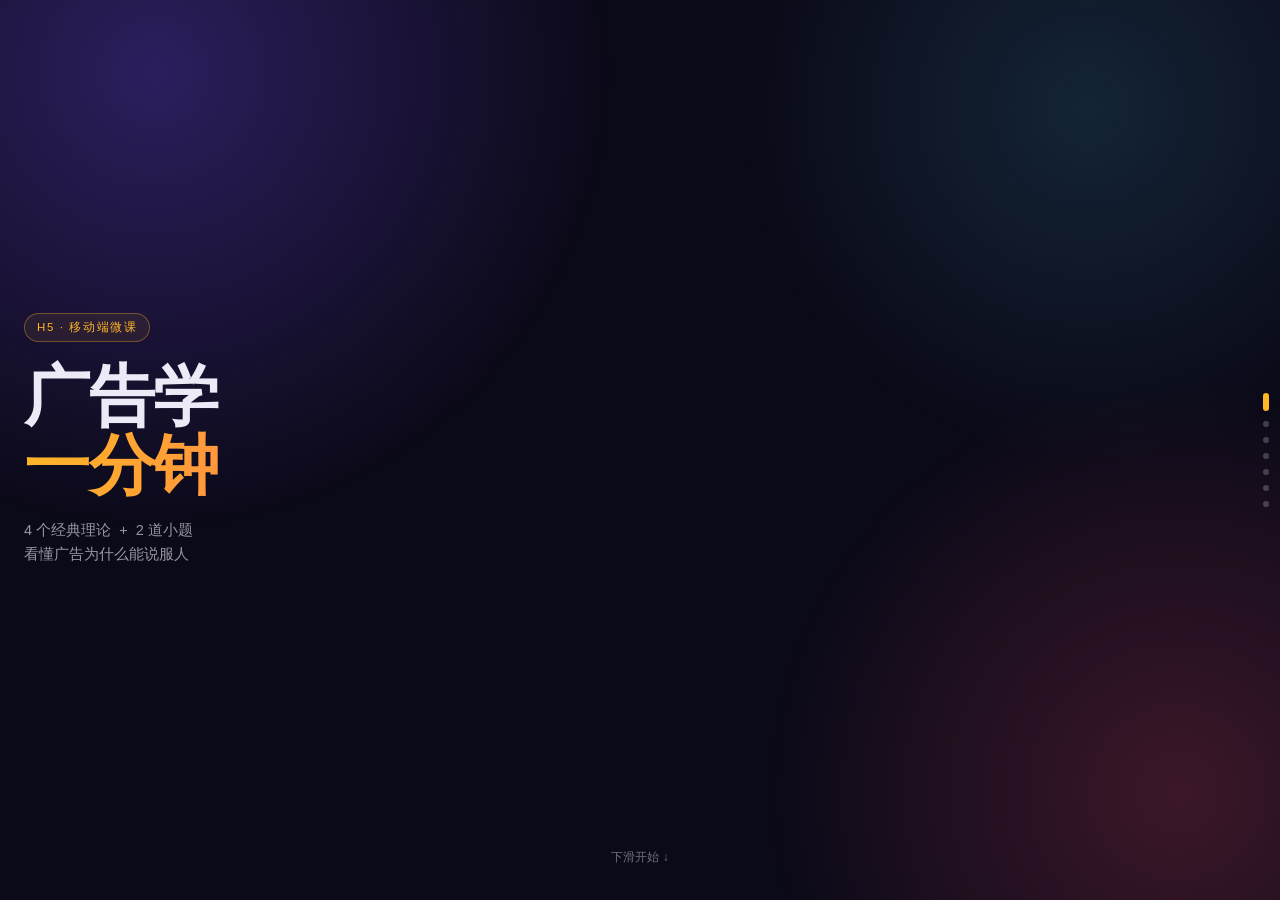
==== index.html @ de957f62 "Add files via upload" ====
<!DOCTYPE html>
<html lang="zh-CN">
<head>
<meta charset="UTF-8" />
<meta name="viewport" content="width=device-width,initial-scale=1,viewport-fit=cover" />
<meta name="theme-color" content="#0b0a18" />
<title>广告学 · 一分钟速览</title>
<style>
  :root{
    --gold:#FFB627;
    --pink:#FF4D6D;
    --cyan:#4CC9F0;
    --text:#ECEAF6;
    --muted:rgba(236,234,246,.62);
  }
  *{box-sizing:border-box;-webkit-tap-highlight-color:transparent;}
  html,body{margin:0;padding:0;}
  body{
    background:#0b0a18;
    color:var(--text);
    font-family:-apple-system,BlinkMacSystemFont,"PingFang SC","Hiragino Sans GB","Microsoft YaHei",sans-serif;
    overflow:hidden;
  }
  body::before{
    content:"";
    position:fixed;inset:0;
    background:
      radial-gradient(58vw 58vw at 12% 8%, rgba(124,77,255,.30), transparent 62%),
      radial-gradient(52vw 52vw at 92% 88%, rgba(255,77,109,.20), transparent 62%),
      radial-gradient(46vw 46vw at 85% 12%, rgba(76,201,240,.14), transparent 60%);
    pointer-events:none;z-index:0;
  }

  /* ---------- 滚动容器 ---------- */
  .scroller{
    position:relative;z-index:1;
    height:100vh;height:100dvh;
    overflow-y:scroll;
    scroll-snap-type:y mandatory;
    overscroll-behavior:contain;
    scrollbar-width:none;
  }
  .scroller::-webkit-scrollbar{display:none;}

  .page{
    position:relative;
    height:100vh;height:100dvh;
    scroll-snap-align:start;
    scroll-snap-stop:always;
    display:flex;flex-direction:column;justify-content:center;
    padding:36px 24px calc(36px + env(safe-area-inset-bottom));
    overflow:hidden;
  }

  /* ---------- 入场动画 ---------- */
  .reveal{
    opacity:0;transform:translateY(26px);
    transition:opacity .7s ease, transform .7s cubic-bezier(.2,.8,.2,1);
    transition-delay:var(--d,0s);
  }
  .page.in .reveal{opacity:1;transform:none;}

  /* ---------- 通用排版 ---------- */
  .kicker{
    font-size:12px;letter-spacing:.18em;font-weight:600;
    color:var(--gold);margin-bottom:10px;
  }
  h1{
    font-size:clamp(42px,14vw,66px);
    line-height:1.04;letter-spacing:-.02em;margin:0 0 20px;font-weight:800;
  }
  h1 span{display:block;}
  h2{
    font-size:clamp(27px,8.5vw,38px);
    line-height:1.15;letter-spacing:-.01em;margin:0 0 12px;font-weight:800;
  }
  .accent{
    background:linear-gradient(100deg,#FFB627,#FF4D6D 55%,#C77DFF);
    -webkit-background-clip:text;background-clip:text;color:transparent;
  }
  .sub,.lead{
    font-size:14.5px;line-height:1.65;color:var(--muted);margin:0 0 20px;
  }
  .card{
    background:rgba(255,255,255,.055);
    border:1px solid rgba(255,255,255,.11);
    border-radius:20px;padding:16px 18px;
    backdrop-filter:blur(12px);-webkit-backdrop-filter:blur(12px);
  }
  .card b{font-size:14.5px;display:block;margin-bottom:6px;}
  .card p{margin:0;font-size:13px;line-height:1.6;color:rgba(236,234,246,.66);}

  /* ---------- 封面 ---------- */
  .badge{
    display:inline-block;width:fit-content;
    font-size:11.5px;letter-spacing:.14em;
    padding:6px 12px;border-radius:999px;
    border:1px solid rgba(255,182,39,.35);
    color:var(--gold);background:rgba(255,182,39,.08);
    margin-bottom:20px;
  }
  .scroll-hint{
    position:absolute;left:50%;bottom:34px;
    transform:translateX(-50%);
    font-size:12px;color:rgba(236,234,246,.45);
    animation:bob 1.8s ease-in-out infinite;
    white-space:nowrap;
  }
  @keyframes bob{
    0%,100%{transform:translate(-50%,0);}
    50%{transform:translate(-50%,8px);}
  }

  /* ---------- AIDA ---------- */
  .aida{list-style:none;margin:0;padding:0;display:grid;gap:11px;}
  .aida li{display:flex;gap:13px;align-items:flex-start;}
  .aida .k{
    flex:0 0 36px;height:36px;border-radius:12px;
    display:grid;place-items:center;
    font-weight:800;font-size:16px;
    background:rgba(255,182,39,.13);
    border:1px solid rgba(255,182,39,.30);
    color:var(--gold);
  }
  .aida b{font-size:14.5px;}
  .aida p{margin:3px 0 0;font-size:12.5px;line-height:1.4;color:rgba(236,234,246,.58);}

  /* ---------- 要点列表 ---------- */
  .rules{list-style:none;margin:0 0 16px;padding:0;display:grid;gap:9px;}
  .rules li{
    position:relative;padding-left:22px;
    font-size:13.5px;line-height:1.5;color:rgba(236,234,246,.82);
  }
  .rules li::before{
    content:"";position:absolute;left:6px;top:8px;
    width:6px;height:6px;border-radius:50%;background:var(--cyan);
  }
  .quote{
    margin:18px 0 0;font-size:13.5px;line-height:1.6;
    font-style:italic;color:rgba(255,182,39,.9);
  }

  /* ---------- 4P ---------- */
  .p4{
    display:grid;grid-template-columns:1fr 1fr;gap:10px;margin-bottom:16px;
  }
  .p4 span{
    padding:13px 8px;border-radius:14px;text-align:center;
    font-size:13px;font-weight:600;letter-spacing:.02em;
    color:rgba(236,234,246,.86);
    background:rgba(255,255,255,.05);
    border:1px solid rgba(255,255,255,.10);
  }

  /* ---------- 小测验 ---------- */
  .quiz{
    background:rgba(255,255,255,.055);
    border:1px solid rgba(255,255,255,.10);
    border-radius:16px;padding:14px;margin-bottom:11px;
  }
  .quiz .q{margin:0 0 11px;font-size:13.5px;line-height:1.5;}
  .opts{display:flex;flex-wrap:wrap;gap:8px;}
  .opt{
    font:inherit;font-size:12.5px;line-height:1.2;
    color:rgba(236,234,246,.86);
    background:rgba(255,255,255,.06);
    border:1px solid rgba(255,255,255,.14);
    border-radius:10px;padding:8px 12px;cursor:pointer;
    transition:background .25s,border-color .25s,color .25s,transform .15s;
  }
  .opt:active{transform:scale(.96);}
  .opt.ok{
    background:rgba(76,201,240,.18);
    border-color:rgba(76,201,240,.70);
    color:#9BE3FF;
  }
  .opt.bad{
    background:rgba(255,77,109,.15);
    border-color:rgba(255,77,109,.60);
    color:#FFB3C0;
  }
  .quiz .tip{
    display:none;margin:9px 0 0;
    font-size:12px;line-height:1.55;color:rgba(236,234,246,.55);
  }
  .quiz.done .tip{display:block;}

  /* ---------- 结算页 ---------- */
  .score{display:flex;align-items:baseline;gap:8px;margin:0 0 18px;}
  .score b{font-size:46px;line-height:1;color:var(--gold);font-weight:800;}
  .score span{font-size:13px;color:rgba(236,234,246,.55);}
  .again{
    width:fit-content;font:inherit;font-size:14px;font-weight:700;
    color:#0b0a18;border:none;border-radius:14px;
    padding:13px 26px;cursor:pointer;
    background:linear-gradient(100deg,#FFB627,#FF8A3D);
    box-shadow:0 10px 26px rgba(255,150,60,.28);
    transition:transform .15s;
  }
  .again:active{transform:scale(.96);}

  /* ---------- 侧边导航点 ---------- */
  .dots{
    position:fixed;right:11px;top:50%;transform:translateY(-50%);
    display:flex;flex-direction:column;gap:10px;z-index:10;
  }
  .dot{
    width:6px;height:6px;padding:0;border:none;border-radius:50%;
    background:rgba(255,255,255,.22);cursor:pointer;
    transition:background .3s,height .3s,border-radius .3s;
  }
  .dot.active{background:var(--gold);height:18px;border-radius:3px;}
</style>
</head>
<body>

<div class="scroller" id="scroller">

  <!-- 1 封面 -->
  <section class="page">
    <div class="badge reveal" style="--d:.05s">H5 · 移动端微课</div>
    <h1 class="reveal" style="--d:.15s">
      <span>广告学</span>
      <span class="accent">一分钟</span>
    </h1>
    <p class="sub reveal" style="--d:.30s">
      4 个经典理论 &nbsp;+&nbsp; 2 道小题<br>看懂广告为什么能说服人
    </p>
    <div class="scroll-hint">下滑开始 ↓</div>
  </section>

  <!-- 2 AIDA -->
  <section class="page">
    <div class="kicker reveal" style="--d:.05s">理论 01</div>
    <h2 class="reveal" style="--d:.12s">AIDA 模型</h2>
    <p class="lead reveal" style="--d:.20s">一条广告说服人的四步路径</p>

    <ul class="aida">
      <li class="reveal" style="--d:.28s">
        <span class="k">A</span>
        <div><b>Attention 注意</b><p>3 秒内抓住眼球，否则后面全白费</p></div>
      </li>
      <li class="reveal" style="--d:.36s">
        <span class="k">I</span>
        <div><b>Interest 兴趣</b><p>让他愿意继续看下去</p></div>
      </li>
      <li class="reveal" style="--d:.44s">
        <span class="k">D</span>
        <div><b>Desire 欲望</b><p>把「还不错」变成「我想要」</p></div>
      </li>
      <li class="reveal" style="--d:.52s">
        <span class="k">S</span>
        <div><b>Action 行动</b><p>给一个立刻行动的理由</p></div>
      </li>
    </ul>
  </section>

  <!-- 3 USP -->
  <section class="page">
    <div class="kicker reveal" style="--d:.05s">理论 02</div>
    <h2 class="reveal" style="--d:.12s">USP</h2>
    <p class="lead reveal" style="--d:.20s">独特销售主张 —— 一句话说出别人给不了的好处</p>

    <ul class="rules">
      <li class="reveal" style="--d:.28s">每一则广告都提出一个明确的主张</li>
      <li class="reveal" style="--d:.34s">这个主张对手没有提出，也做不到</li>
      <li class="reveal" style="--d:.40s">它足够有力，能打动千百万人</li>
    </ul>

    <div class="card reveal" style="--d:.48s">
      <b>经典案例</b>
      <p>M&amp;M's：「只溶在口，不溶在手。」<br>把糖衣这个小细节，变成了别人抢不走的购买理由。</p>
    </div>
  </section>

  <!-- 4 定位 -->
  <section class="page">
    <div class="kicker reveal" style="--d:.05s">理论 03</div>
    <h2 class="reveal" style="--d:.12s">定位</h2>
    <p class="lead reveal" style="--d:.20s">你不是在跟对手的产品竞争，<br>你是在消费者的心智里竞争。</p>

    <div class="card reveal" style="--d:.28s">
      <b>案例：七喜</b>
      <p>可乐已经占住了「可乐」这个词。七喜不再硬碰，而是把自己定义成「非可乐」（Uncola），在货架上开辟出一个全新的位置。</p>
    </div>

    <p class="quote reveal" style="--d:.38s">「做第一，比做更好更容易被记住。」</p>
  </section>

  <!-- 5 4P + IMC -->
  <section class="page">
    <div class="kicker reveal" style="--d:.05s">理论 04</div>
    <h2 class="reveal" style="--d:.12s">4P 与 IMC</h2>
    <p class="lead reveal" style="--d:.20s">广告不是孤岛，而是传播组合里的一块拼图。</p>

    <div class="p4">
      <span class="reveal" style="--d:.26s">Product 产品</span>
      <span class="reveal" style="--d:.32s">Price 价格</span>
      <span class="reveal" style="--d:.38s">Place 渠道</span>
      <span class="reveal" style="--d:.44s">Promotion 推广</span>
    </div>

    <div class="card reveal" style="--d:.52s">
      <b>IMC 整合营销传播</b>
      <p>用一个声音说话：广告、公关、促销、包装、客服……所有触点传递同一个主张。</p>
    </div>
  </section>

  <!-- 6 小测验 -->
  <section class="page">
    <div class="kicker reveal" style="--d:.05s">随堂小测</div>
    <h2 class="reveal" style="--d:.12s">测一测</h2>
    <p class="lead reveal" style="--d:.18s">点选你认为正确的答案</p>

    <div class="quiz reveal" data-answer="1" style="--d:.26s">
      <p class="q">1. M&amp;M's「只溶在口，不溶在手」最典型体现了？</p>
      <div class="opts">
        <button class="opt" type="button">定位理论</button>
        <button class="opt" type="button">USP 独特销售主张</button>
        <button class="opt" type="button">4P 理论</button>
      </div>
      <p class="tip">正解：USP。它给出了对手没有的、具体且有力的产品利益点。</p>
    </div>

    <div class="quiz reveal" data-answer="0" style="--d:.34s">
      <p class="q">2. AIDA 模型中的「D」指的是？</p>
      <div class="opts">
        <button class="opt" type="button">Desire 欲望</button>
        <button class="opt" type="button">Data 数据</button>
        <button class="opt" type="button">Design 设计</button>
      </div>
      <p class="tip">正解：Desire。注意 → 兴趣 → 欲望 → 行动。</p>
    </div>
  </section>

  <!-- 7 结算 -->
  <section class="page">
    <div class="kicker reveal" style="--d:.05s">完成</div>
    <h2 class="reveal" style="--d:.12s">你已拿到<br><span class="accent">广告学入场券</span></h2>

    <div class="score reveal" style="--d:.20s">
      <b id="scoreNum">0</b><span>/ 2 答对</span>
    </div>

    <p class="lead reveal" style="--d:.28s">
      「消费者不是傻瓜，她是你的妻子。」<br>—— 大卫·奥格威
    </p>

    <button class="again reveal" id="again" type="button" style="--d:.36s">再玩一次</button>
  </section>

</div>

<nav class="dots" id="dots" aria-label="页面导航"></nav>

<script>
(function () {
  var scroller = document.getElementById('scroller');
  var pages = Array.prototype.slice.call(document.querySelectorAll('.page'));
  var dotsWrap = document.getElementById('dots');
  var scoreNum = document.getElementById('scoreNum');
  var againBtn = document.getElementById('again');
  var correct = 0;

  /* --- 侧边导航点 --- */
  var dots = pages.map(function (page, i) {
    var btn = document.createElement('button');
    btn.type = 'button';
    btn.className = 'dot';
    btn.setAttribute('aria-label', '第 ' + (i + 1) + ' 页');
    btn.addEventListener('click', function () {
      page.scrollIntoView({ behavior: 'smooth' });
    });
    dotsWrap.appendChild(btn);
    return btn;
  });

  /* --- 滚动进入视口时触发动画 --- */
  var io = new IntersectionObserver(function (entries) {
    entries.forEach(function (entry) {
      if (!entry.isIntersecting) return;
      entry.target.classList.add('in');
      var idx = pages.indexOf(entry.target);
      dots.forEach(function (d, j) {
        d.classList.toggle('active', j === idx);
      });
    });
  }, { root: scroller, threshold: 0.45 });

  pages.forEach(function (p) { io.observe(p); });

  /* --- 小测验 --- */
  Array.prototype.forEach.call(document.querySelectorAll('.quiz'), function (quiz) {
    var answerIndex = Number(quiz.dataset.answer);
    var opts = Array.prototype.slice.call(quiz.querySelectorAll('.opt'));

    opts.forEach(function (opt, i) {
      opt.addEventListener('click', function () {
        if (quiz.classList.contains('done')) return;
        quiz.classList.add('done');

        opts[answerIndex].classList.add('ok');
        if (i !== answerIndex) opt.classList.add('bad');
        if (i === answerIndex) correct++;

        if (scoreNum) scoreNum.textContent = String(correct);
      });
    });
  });

  /* --- 重玩 --- */
  if (againBtn) {
    againBtn.addEventListener('click', function () {
      correct = 0;
      if (scoreNum) scoreNum.textContent = '0';

      Array.prototype.forEach.call(document.querySelectorAll('.quiz'), function (quiz) {
        quiz.classList.remove('done');
        Array.prototype.forEach.call(quiz.querySelectorAll('.opt'), function (o) {
          o.classList.remove('ok', 'bad');
        });
      });

      scroller.scrollTo({ top: 0, behavior: 'smooth' });
    });
  }
})();
</script>
</body>
</html>
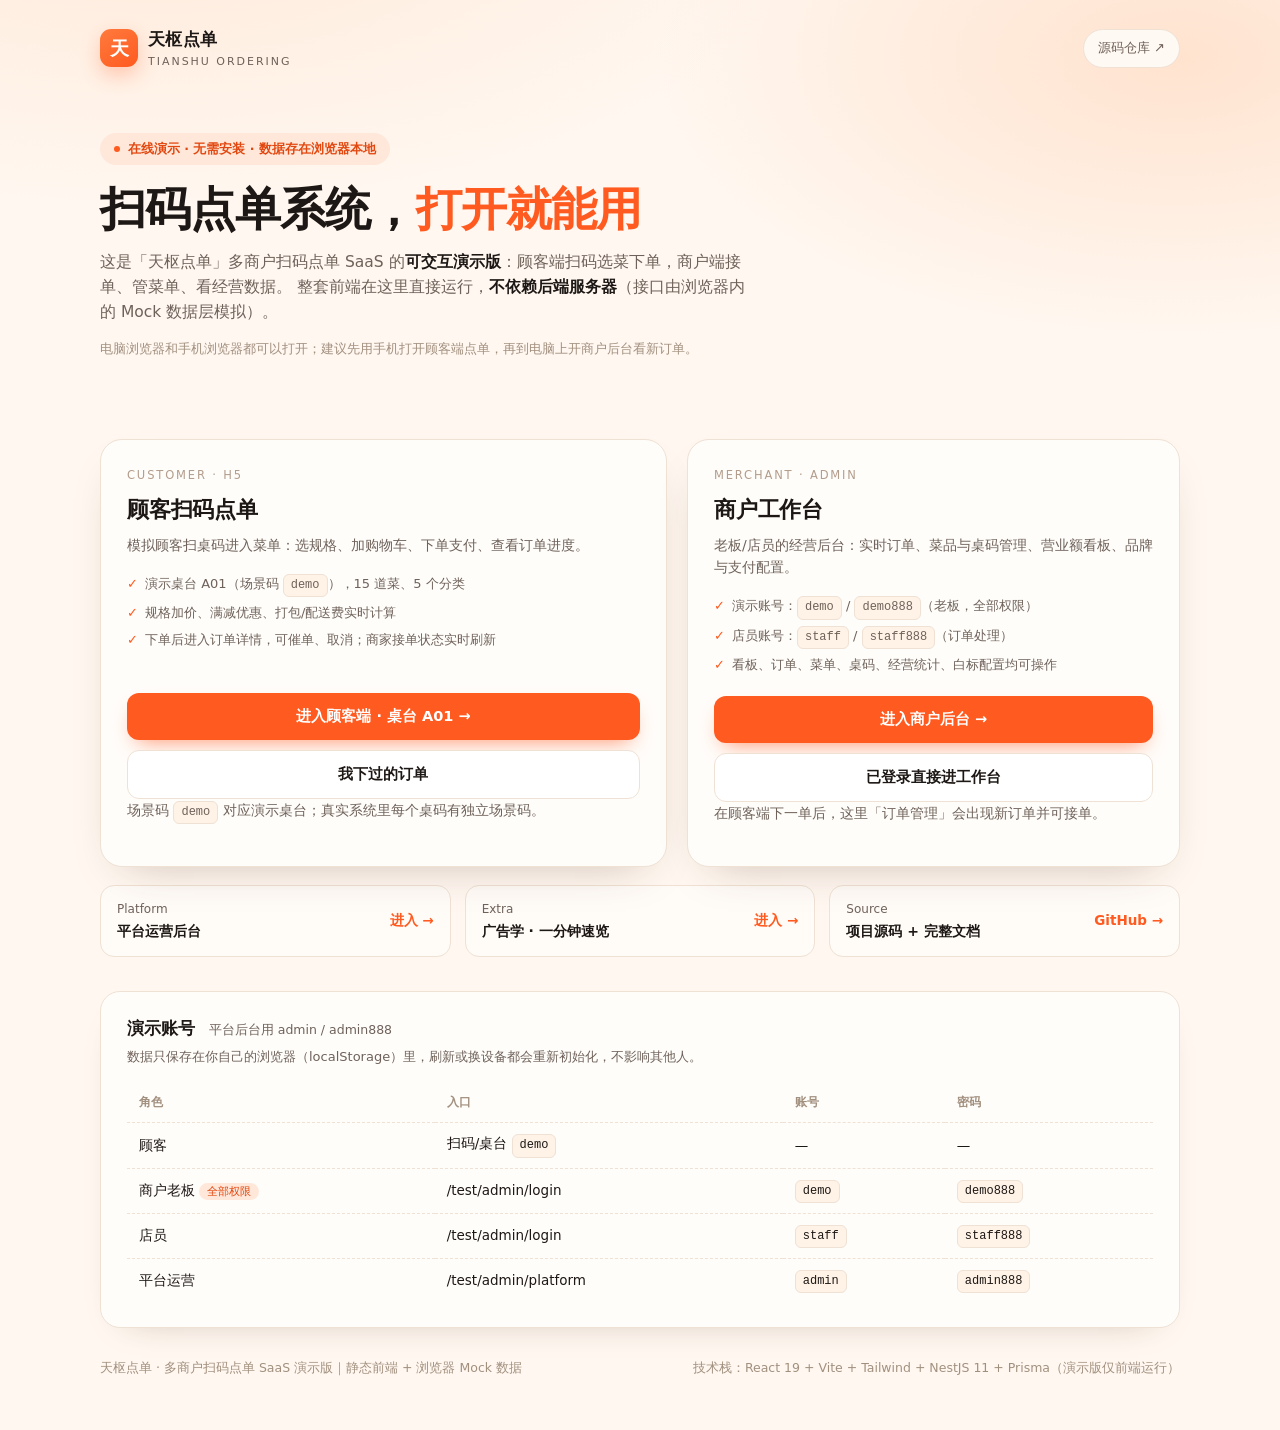
==== commit aeef5da6: "feat: 天枢点单可运行演示版（顾客 H5 + 商户后台，纯静态 + 前端 Mock） - /t/ 顾客扫码点单（菜单、规格、购物车、堂食/外卖、下单支付、订单跟踪） - /admin/ 商户与平台" ====
--- a/index.html
+++ b/index.html
@@ -1,430 +1,231 @@
-<!DOCTYPE html>
+<!doctype html>
 <html lang="zh-CN">
-<head>
-<meta charset="UTF-8" />
-<meta name="viewport" content="width=device-width,initial-scale=1,viewport-fit=cover" />
-<meta name="theme-color" content="#0b0a18" />
-<title>广告学 · 一分钟速览</title>
-<style>
-  :root{
-    --gold:#FFB627;
-    --pink:#FF4D6D;
-    --cyan:#4CC9F0;
-    --text:#ECEAF6;
-    --muted:rgba(236,234,246,.62);
-  }
-  *{box-sizing:border-box;-webkit-tap-highlight-color:transparent;}
-  html,body{margin:0;padding:0;}
-  body{
-    background:#0b0a18;
-    color:var(--text);
-    font-family:-apple-system,BlinkMacSystemFont,"PingFang SC","Hiragino Sans GB","Microsoft YaHei",sans-serif;
-    overflow:hidden;
-  }
-  body::before{
-    content:"";
-    position:fixed;inset:0;
-    background:
-      radial-gradient(58vw 58vw at 12% 8%, rgba(124,77,255,.30), transparent 62%),
-      radial-gradient(52vw 52vw at 92% 88%, rgba(255,77,109,.20), transparent 62%),
-      radial-gradient(46vw 46vw at 85% 12%, rgba(76,201,240,.14), transparent 60%);
-    pointer-events:none;z-index:0;
-  }
-
-  /* ---------- 滚动容器 ---------- */
-  .scroller{
-    position:relative;z-index:1;
-    height:100vh;height:100dvh;
-    overflow-y:scroll;
-    scroll-snap-type:y mandatory;
-    overscroll-behavior:contain;
-    scrollbar-width:none;
-  }
-  .scroller::-webkit-scrollbar{display:none;}
-
-  .page{
-    position:relative;
-    height:100vh;height:100dvh;
-    scroll-snap-align:start;
-    scroll-snap-stop:always;
-    display:flex;flex-direction:column;justify-content:center;
-    padding:36px 24px calc(36px + env(safe-area-inset-bottom));
-    overflow:hidden;
-  }
-
-  /* ---------- 入场动画 ---------- */
-  .reveal{
-    opacity:0;transform:translateY(26px);
-    transition:opacity .7s ease, transform .7s cubic-bezier(.2,.8,.2,1);
-    transition-delay:var(--d,0s);
-  }
-  .page.in .reveal{opacity:1;transform:none;}
-
-  /* ---------- 通用排版 ---------- */
-  .kicker{
-    font-size:12px;letter-spacing:.18em;font-weight:600;
-    color:var(--gold);margin-bottom:10px;
-  }
-  h1{
-    font-size:clamp(42px,14vw,66px);
-    line-height:1.04;letter-spacing:-.02em;margin:0 0 20px;font-weight:800;
-  }
-  h1 span{display:block;}
-  h2{
-    font-size:clamp(27px,8.5vw,38px);
-    line-height:1.15;letter-spacing:-.01em;margin:0 0 12px;font-weight:800;
-  }
-  .accent{
-    background:linear-gradient(100deg,#FFB627,#FF4D6D 55%,#C77DFF);
-    -webkit-background-clip:text;background-clip:text;color:transparent;
-  }
-  .sub,.lead{
-    font-size:14.5px;line-height:1.65;color:var(--muted);margin:0 0 20px;
-  }
-  .card{
-    background:rgba(255,255,255,.055);
-    border:1px solid rgba(255,255,255,.11);
-    border-radius:20px;padding:16px 18px;
-    backdrop-filter:blur(12px);-webkit-backdrop-filter:blur(12px);
-  }
-  .card b{font-size:14.5px;display:block;margin-bottom:6px;}
-  .card p{margin:0;font-size:13px;line-height:1.6;color:rgba(236,234,246,.66);}
-
-  /* ---------- 封面 ---------- */
-  .badge{
-    display:inline-block;width:fit-content;
-    font-size:11.5px;letter-spacing:.14em;
-    padding:6px 12px;border-radius:999px;
-    border:1px solid rgba(255,182,39,.35);
-    color:var(--gold);background:rgba(255,182,39,.08);
-    margin-bottom:20px;
-  }
-  .scroll-hint{
-    position:absolute;left:50%;bottom:34px;
-    transform:translateX(-50%);
-    font-size:12px;color:rgba(236,234,246,.45);
-    animation:bob 1.8s ease-in-out infinite;
-    white-space:nowrap;
-  }
-  @keyframes bob{
-    0%,100%{transform:translate(-50%,0);}
-    50%{transform:translate(-50%,8px);}
-  }
-
-  /* ---------- AIDA ---------- */
-  .aida{list-style:none;margin:0;padding:0;display:grid;gap:11px;}
-  .aida li{display:flex;gap:13px;align-items:flex-start;}
-  .aida .k{
-    flex:0 0 36px;height:36px;border-radius:12px;
-    display:grid;place-items:center;
-    font-weight:800;font-size:16px;
-    background:rgba(255,182,39,.13);
-    border:1px solid rgba(255,182,39,.30);
-    color:var(--gold);
-  }
-  .aida b{font-size:14.5px;}
-  .aida p{margin:3px 0 0;font-size:12.5px;line-height:1.4;color:rgba(236,234,246,.58);}
-
-  /* ---------- 要点列表 ---------- */
-  .rules{list-style:none;margin:0 0 16px;padding:0;display:grid;gap:9px;}
-  .rules li{
-    position:relative;padding-left:22px;
-    font-size:13.5px;line-height:1.5;color:rgba(236,234,246,.82);
-  }
-  .rules li::before{
-    content:"";position:absolute;left:6px;top:8px;
-    width:6px;height:6px;border-radius:50%;background:var(--cyan);
-  }
-  .quote{
-    margin:18px 0 0;font-size:13.5px;line-height:1.6;
-    font-style:italic;color:rgba(255,182,39,.9);
-  }
-
-  /* ---------- 4P ---------- */
-  .p4{
-    display:grid;grid-template-columns:1fr 1fr;gap:10px;margin-bottom:16px;
-  }
-  .p4 span{
-    padding:13px 8px;border-radius:14px;text-align:center;
-    font-size:13px;font-weight:600;letter-spacing:.02em;
-    color:rgba(236,234,246,.86);
-    background:rgba(255,255,255,.05);
-    border:1px solid rgba(255,255,255,.10);
-  }
-
-  /* ---------- 小测验 ---------- */
-  .quiz{
-    background:rgba(255,255,255,.055);
-    border:1px solid rgba(255,255,255,.10);
-    border-radius:16px;padding:14px;margin-bottom:11px;
-  }
-  .quiz .q{margin:0 0 11px;font-size:13.5px;line-height:1.5;}
-  .opts{display:flex;flex-wrap:wrap;gap:8px;}
-  .opt{
-    font:inherit;font-size:12.5px;line-height:1.2;
-    color:rgba(236,234,246,.86);
-    background:rgba(255,255,255,.06);
-    border:1px solid rgba(255,255,255,.14);
-    border-radius:10px;padding:8px 12px;cursor:pointer;
-    transition:background .25s,border-color .25s,color .25s,transform .15s;
-  }
-  .opt:active{transform:scale(.96);}
-  .opt.ok{
-    background:rgba(76,201,240,.18);
-    border-color:rgba(76,201,240,.70);
-    color:#9BE3FF;
-  }
-  .opt.bad{
-    background:rgba(255,77,109,.15);
-    border-color:rgba(255,77,109,.60);
-    color:#FFB3C0;
-  }
-  .quiz .tip{
-    display:none;margin:9px 0 0;
-    font-size:12px;line-height:1.55;color:rgba(236,234,246,.55);
-  }
-  .quiz.done .tip{display:block;}
-
-  /* ---------- 结算页 ---------- */
-  .score{display:flex;align-items:baseline;gap:8px;margin:0 0 18px;}
-  .score b{font-size:46px;line-height:1;color:var(--gold);font-weight:800;}
-  .score span{font-size:13px;color:rgba(236,234,246,.55);}
-  .again{
-    width:fit-content;font:inherit;font-size:14px;font-weight:700;
-    color:#0b0a18;border:none;border-radius:14px;
-    padding:13px 26px;cursor:pointer;
-    background:linear-gradient(100deg,#FFB627,#FF8A3D);
-    box-shadow:0 10px 26px rgba(255,150,60,.28);
-    transition:transform .15s;
-  }
-  .again:active{transform:scale(.96);}
-
-  /* ---------- 侧边导航点 ---------- */
-  .dots{
-    position:fixed;right:11px;top:50%;transform:translateY(-50%);
-    display:flex;flex-direction:column;gap:10px;z-index:10;
-  }
-  .dot{
-    width:6px;height:6px;padding:0;border:none;border-radius:50%;
-    background:rgba(255,255,255,.22);cursor:pointer;
-    transition:background .3s,height .3s,border-radius .3s;
-  }
-  .dot.active{background:var(--gold);height:18px;border-radius:3px;}
-</style>
-</head>
-<body>
-
-<div class="scroller" id="scroller">
-
-  <!-- 1 封面 -->
-  <section class="page">
-    <div class="badge reveal" style="--d:.05s">H5 · 移动端微课</div>
-    <h1 class="reveal" style="--d:.15s">
-      <span>广告学</span>
-      <span class="accent">一分钟</span>
-    </h1>
-    <p class="sub reveal" style="--d:.30s">
-      4 个经典理论 &nbsp;+&nbsp; 2 道小题<br>看懂广告为什么能说服人
-    </p>
-    <div class="scroll-hint">下滑开始 ↓</div>
-  </section>
-
-  <!-- 2 AIDA -->
-  <section class="page">
-    <div class="kicker reveal" style="--d:.05s">理论 01</div>
-    <h2 class="reveal" style="--d:.12s">AIDA 模型</h2>
-    <p class="lead reveal" style="--d:.20s">一条广告说服人的四步路径</p>
-
-    <ul class="aida">
-      <li class="reveal" style="--d:.28s">
-        <span class="k">A</span>
-        <div><b>Attention 注意</b><p>3 秒内抓住眼球，否则后面全白费</p></div>
-      </li>
-      <li class="reveal" style="--d:.36s">
-        <span class="k">I</span>
-        <div><b>Interest 兴趣</b><p>让他愿意继续看下去</p></div>
-      </li>
-      <li class="reveal" style="--d:.44s">
-        <span class="k">D</span>
-        <div><b>Desire 欲望</b><p>把「还不错」变成「我想要」</p></div>
-      </li>
-      <li class="reveal" style="--d:.52s">
-        <span class="k">S</span>
-        <div><b>Action 行动</b><p>给一个立刻行动的理由</p></div>
-      </li>
-    </ul>
-  </section>
-
-  <!-- 3 USP -->
-  <section class="page">
-    <div class="kicker reveal" style="--d:.05s">理论 02</div>
-    <h2 class="reveal" style="--d:.12s">USP</h2>
-    <p class="lead reveal" style="--d:.20s">独特销售主张 —— 一句话说出别人给不了的好处</p>
-
-    <ul class="rules">
-      <li class="reveal" style="--d:.28s">每一则广告都提出一个明确的主张</li>
-      <li class="reveal" style="--d:.34s">这个主张对手没有提出，也做不到</li>
-      <li class="reveal" style="--d:.40s">它足够有力，能打动千百万人</li>
-    </ul>
-
-    <div class="card reveal" style="--d:.48s">
-      <b>经典案例</b>
-      <p>M&amp;M's：「只溶在口，不溶在手。」<br>把糖衣这个小细节，变成了别人抢不走的购买理由。</p>
+  <head>
+    <meta charset="UTF-8" />
+    <meta name="viewport" content="width=device-width, initial-scale=1.0" />
+    <meta name="theme-color" content="#FF5A1F" />
+    <title>天枢点单 · 在线演示</title>
+    <link rel="icon" type="image/svg+xml" href="/test/t/favicon.svg" />
+    <style>
+      :root {
+        --bg: #fff7f0;
+        --bg-soft: #fff2e6;
+        --ink: #1d1815;
+        --ink-soft: #6f625a;
+        --line: #efe1d4;
+        --brand: #ff5a1f;
+        --brand-deep: #e2470f;
+        --brand-soft: #ffe8da;
+        --card: #fffdfa;
+      }
+      * { box-sizing: border-box; }
+      html, body { margin: 0; padding: 0; }
+      body {
+        background:
+          radial-gradient(1100px 520px at 12% -8%, #ffe9d8 0%, rgba(255, 233, 216, 0) 62%),
+          radial-gradient(900px 480px at 92% 4%, #ffe3cf 0%, rgba(255, 227, 207, 0) 58%),
+          var(--bg);
+        color: var(--ink);
+        font-family: "PingFang SC", "Microsoft YaHei", "Segoe UI", system-ui, -apple-system, sans-serif;
+        -webkit-font-smoothing: antialiased;
+        line-height: 1.6;
+        min-height: 100vh;
+      }
+      a { color: inherit; text-decoration: none; }
+      .wrap { width: min(1080px, calc(100% - 40px)); margin: 0 auto; padding: 26px 0 56px; }
+
+      .topbar { display: flex; align-items: center; justify-content: space-between; gap: 16px; }
+      .brand { display: flex; align-items: center; gap: 10px; }
+      .brand-mark {
+        width: 38px; height: 38px; border-radius: 11px;
+        background: linear-gradient(145deg, #ff7a3d, var(--brand));
+        color: #fff; font-weight: 800; font-size: 19px;
+        display: grid; place-items: center;
+        box-shadow: 0 8px 20px rgba(255, 90, 31, 0.28);
+      }
+      .brand-name { font-size: 17px; font-weight: 800; letter-spacing: 0.02em; }
+      .brand-sub { font-size: 11px; color: var(--ink-soft); letter-spacing: 0.18em; text-transform: uppercase; }
+      .repo-link {
+        font-size: 13px; padding: 8px 14px; border-radius: 999px;
+        border: 1px solid var(--line); background: rgba(255, 253, 250, 0.85);
+        color: var(--ink-soft); transition: 0.2s;
+      }
+      .repo-link:hover { border-color: #ffc8ad; color: var(--brand-deep); background: #fff; }
+
+      .hero { padding: 62px 0 30px; }
+      .eyebrow {
+        display: inline-flex; align-items: center; gap: 8px;
+        font-size: 12.5px; font-weight: 700; color: var(--brand-deep);
+        background: var(--brand-soft); border-radius: 999px; padding: 6px 14px;
+      }
+      .eyebrow::before { content: ""; width: 6px; height: 6px; border-radius: 50%; background: var(--brand); }
+      h1 { font-size: clamp(30px, 5vw, 46px); line-height: 1.16; margin: 18px 0 14px; letter-spacing: -0.02em; }
+      h1 em { font-style: normal; color: var(--brand); }
+      .lede { max-width: 660px; color: var(--ink-soft); font-size: 15.5px; margin: 0; }
+      .lede strong { color: var(--ink); }
+      .hint { margin-top: 14px; font-size: 12.5px; color: #a2907f; }
+
+      .grid { display: grid; grid-template-columns: 1.15fr 1fr; gap: 20px; margin-top: 38px; }
+      .card {
+        position: relative; overflow: hidden;
+        background: var(--card);
+        border: 1px solid var(--line);
+        border-radius: 22px;
+        padding: 26px 26px 24px;
+        box-shadow: 0 18px 44px -26px rgba(80, 45, 20, 0.35);
+        transition: transform 0.22s ease, box-shadow 0.22s ease, border-color 0.22s ease;
+        display: flex; flex-direction: column;
+      }
+      .card:hover { transform: translateY(-4px); box-shadow: 0 26px 54px -28px rgba(80, 45, 20, 0.45); border-color: #ffd2bb; }
+      .card::after {
+        content: ""; position: absolute; inset: auto -40% -60% auto;
+        width: 260px; height: 260px; border-radius: 50%;
+        background: radial-gradient(circle, rgba(255, 122, 61, 0.14), rgba(255, 122, 61, 0));
+        pointer-events: none;
+      }
+      .card-flag { font-size: 11.5px; letter-spacing: 0.16em; color: #b39d8c; text-transform: uppercase; }
+      .card h2 { margin: 8px 0 6px; font-size: 22px; letter-spacing: -0.01em; }
+      .card p { margin: 0 0 18px; color: var(--ink-soft); font-size: 14px; }
+      .card-features { margin: 0 0 20px; padding: 0; list-style: none; display: grid; gap: 6px; }
+      .card-features li { font-size: 13px; color: var(--ink-soft); padding-left: 18px; position: relative; }
+      .card-features li::before { content: "✓"; position: absolute; left: 0; color: var(--brand); font-weight: 800; }
+      .cta {
+        margin-top: auto; display: inline-flex; align-items: center; justify-content: center; gap: 8px;
+        background: var(--brand); color: #fff; font-weight: 700; font-size: 14.5px;
+        padding: 12px 18px; border-radius: 12px; width: 100%;
+        box-shadow: 0 10px 22px -10px rgba(255, 90, 31, 0.7); transition: 0.2s;
+      }
+      .cta:hover { background: var(--brand-deep); }
+      .cta.ghost {
+        background: #fff; color: var(--ink); border: 1px solid var(--line);
+        box-shadow: none; margin-top: 10px;
+      }
+      .cta.ghost:hover { border-color: #ffc8ad; color: var(--brand-deep); }
+      .card-note { margin: 12px 0 0; font-size: 12px; color: #a2907f; }
+      .acc { display: inline-block; font-family: ui-monospace, "Cascadia Mono", Consolas, monospace;
+        background: var(--bg-soft); border: 1px solid var(--line); border-radius: 6px; padding: 1px 7px; font-size: 12px; }
+
+      .row-links { display: grid; grid-template-columns: repeat(3, 1fr); gap: 14px; margin-top: 18px; }
+      .mini {
+        display: flex; align-items: center; justify-content: space-between; gap: 10px;
+        background: rgba(255, 253, 250, 0.75); border: 1px solid var(--line);
+        border-radius: 14px; padding: 14px 16px; font-size: 13.5px; transition: 0.2s;
+      }
+      .mini:hover { background: #fff; border-color: #ffd2bb; }
+      .mini span.k { color: var(--ink-soft); font-size: 12px; display: block; }
+      .mini b { font-size: 14px; font-weight: 700; }
+      .mini i { font-style: normal; color: var(--brand); font-weight: 700; }
+
+      .panel {
+        margin-top: 34px; background: var(--card); border: 1px solid var(--line);
+        border-radius: 20px; padding: 24px 26px; box-shadow: 0 14px 36px -28px rgba(80, 45, 20, 0.4);
+      }
+      .panel h3 { margin: 0 0 4px; font-size: 16.5px; }
+      .panel h3 small { font-weight: 500; color: var(--ink-soft); font-size: 12.5px; margin-left: 8px; }
+      .panel .meta { color: var(--ink-soft); font-size: 13px; margin: 0 0 16px; }
+      table.accounts { width: 100%; border-collapse: collapse; font-size: 13.5px; }
+      table.accounts th, table.accounts td { text-align: left; padding: 10px 12px; border-bottom: 1px dashed var(--line); }
+      table.accounts th { font-size: 12px; color: #a2907f; font-weight: 600; letter-spacing: 0.04em; }
+      table.accounts tr:last-child td { border-bottom: 0; }
+      .tag { font-size: 11px; color: var(--brand-deep); background: var(--brand-soft); border-radius: 999px; padding: 2px 8px; }
+      .foot { margin-top: 30px; color: #a2907f; font-size: 12.5px; display: flex; flex-wrap: wrap; gap: 6px 14px; justify-content: space-between; }
+
+      @media (max-width: 860px) {
+        .grid { grid-template-columns: 1fr; }
+        .row-links { grid-template-columns: 1fr; }
+        .hero { padding-top: 42px; }
+        .wrap { width: calc(100% - 32px); }
+      }
+    </style>
+  </head>
+  <body>
+    <div class="wrap">
+      <div class="topbar">
+        <div class="brand">
+          <div class="brand-mark">天</div>
+          <div>
+            <div class="brand-name">天枢点单</div>
+            <div class="brand-sub">tianshu ordering</div>
+          </div>
+        </div>
+        <a class="repo-link" href="https://github.com/nanliang9178-ui/ceshi" target="_blank" rel="noreferrer">源码仓库 ↗</a>
+      </div>
+
+      <section class="hero">
+        <span class="eyebrow">在线演示 · 无需安装 · 数据存在浏览器本地</span>
+        <h1>扫码点单系统，<em>打开就能用</em></h1>
+        <p class="lede">
+          这是「天枢点单」多商户扫码点单 SaaS 的<strong>可交互演示版</strong>：顾客端扫码选菜下单，商户端接单、管菜单、看经营数据。
+          整套前端在这里直接运行，<strong>不依赖后端服务器</strong>（接口由浏览器内的 Mock 数据层模拟）。
+        </p>
+        <p class="hint">电脑浏览器和手机浏览器都可以打开；建议先用手机打开顾客端点单，再到电脑上开商户后台看新订单。</p>
+      </section>
+
+      <section class="grid">
+        <article class="card">
+          <span class="card-flag">Customer · h5</span>
+          <h2>顾客扫码点单</h2>
+          <p>模拟顾客扫桌码进入菜单：选规格、加购物车、下单支付、查看订单进度。</p>
+          <ul class="card-features">
+            <li>演示桌台 A01（场景码 <span class="acc">demo</span>），15 道菜、5 个分类</li>
+            <li>规格加价、满减优惠、打包/配送费实时计算</li>
+            <li>下单后进入订单详情，可催单、取消；商家接单状态实时刷新</li>
+          </ul>
+          <a class="cta" href="/test/t/demo">进入顾客端 · 桌台 A01 →</a>
+          <a class="cta ghost" href="/test/t/demo/orders">我下过的订单</a>
+          <p class="card-note">场景码 <span class="acc">demo</span> 对应演示桌台；真实系统里每个桌码有独立场景码。</p>
+        </article>
+
+        <article class="card">
+          <span class="card-flag">Merchant · admin</span>
+          <h2>商户工作台</h2>
+          <p>老板/店员的经营后台：实时订单、菜品与桌码管理、营业额看板、品牌与支付配置。</p>
+          <ul class="card-features">
+            <li>演示账号：<span class="acc">demo</span> / <span class="acc">demo888</span>（老板，全部权限）</li>
+            <li>店员账号：<span class="acc">staff</span> / <span class="acc">staff888</span>（订单处理）</li>
+            <li>看板、订单、菜单、桌码、经营统计、白标配置均可操作</li>
+          </ul>
+          <a class="cta" href="/test/admin/login">进入商户后台 →</a>
+          <a class="cta ghost" href="/test/admin/">已登录直接进工作台</a>
+          <p class="card-note">在顾客端下一单后，这里「订单管理」会出现新订单并可接单。</p>
+        </article>
+      </section>
+
+      <section class="row-links">
+        <a class="mini" href="/test/admin/platform" target="_self">
+          <div><span class="k">Platform</span><b>平台运营后台</b></div>
+          <i>进入 →</i>
+        </a>
+        <a class="mini" href="/test/ad/" target="_self">
+          <div><span class="k">Extra</span><b>广告学 · 一分钟速览</b></div>
+          <i>进入 →</i>
+        </a>
+        <a class="mini" href="https://github.com/nanliang9178-ui/ceshi" target="_blank" rel="noreferrer">
+          <div><span class="k">Source</span><b>项目源码 + 完整文档</b></div>
+          <i>GitHub →</i>
+        </a>
+      </section>
+
+      <section class="panel">
+        <h3>演示账号 <small>平台后台用 admin / admin888</small></h3>
+        <p class="meta">数据只保存在你自己的浏览器（localStorage）里，刷新或换设备都会重新初始化，不影响其他人。</p>
+        <table class="accounts">
+          <thead>
+            <tr><th>角色</th><th>入口</th><th>账号</th><th>密码</th></tr>
+          </thead>
+          <tbody>
+            <tr><td>顾客</td><td>扫码/桌台 <span class="acc">demo</span></td><td>—</td><td>—</td></tr>
+            <tr><td>商户老板 <span class="tag">全部权限</span></td><td>/test/admin/login</td><td><span class="acc">demo</span></td><td><span class="acc">demo888</span></td></tr>
+            <tr><td>店员</td><td>/test/admin/login</td><td><span class="acc">staff</span></td><td><span class="acc">staff888</span></td></tr>
+            <tr><td>平台运营</td><td>/test/admin/platform</td><td><span class="acc">admin</span></td><td><span class="acc">admin888</span></td></tr>
+          </tbody>
+        </table>
+      </section>
+
+      <div class="foot">
+        <span>天枢点单 · 多商户扫码点单 SaaS 演示版｜静态前端 + 浏览器 Mock 数据</span>
+        <span>技术栈：React 19 + Vite + Tailwind + NestJS 11 + Prisma（演示版仅前端运行）</span>
+      </div>
     </div>
-  </section>
-
-  <!-- 4 定位 -->
-  <section class="page">
-    <div class="kicker reveal" style="--d:.05s">理论 03</div>
-    <h2 class="reveal" style="--d:.12s">定位</h2>
-    <p class="lead reveal" style="--d:.20s">你不是在跟对手的产品竞争，<br>你是在消费者的心智里竞争。</p>
-
-    <div class="card reveal" style="--d:.28s">
-      <b>案例：七喜</b>
-      <p>可乐已经占住了「可乐」这个词。七喜不再硬碰，而是把自己定义成「非可乐」（Uncola），在货架上开辟出一个全新的位置。</p>
-    </div>
-
-    <p class="quote reveal" style="--d:.38s">「做第一，比做更好更容易被记住。」</p>
-  </section>
-
-  <!-- 5 4P + IMC -->
-  <section class="page">
-    <div class="kicker reveal" style="--d:.05s">理论 04</div>
-    <h2 class="reveal" style="--d:.12s">4P 与 IMC</h2>
-    <p class="lead reveal" style="--d:.20s">广告不是孤岛，而是传播组合里的一块拼图。</p>
-
-    <div class="p4">
-      <span class="reveal" style="--d:.26s">Product 产品</span>
-      <span class="reveal" style="--d:.32s">Price 价格</span>
-      <span class="reveal" style="--d:.38s">Place 渠道</span>
-      <span class="reveal" style="--d:.44s">Promotion 推广</span>
-    </div>
-
-    <div class="card reveal" style="--d:.52s">
-      <b>IMC 整合营销传播</b>
-      <p>用一个声音说话：广告、公关、促销、包装、客服……所有触点传递同一个主张。</p>
-    </div>
-  </section>
-
-  <!-- 6 小测验 -->
-  <section class="page">
-    <div class="kicker reveal" style="--d:.05s">随堂小测</div>
-    <h2 class="reveal" style="--d:.12s">测一测</h2>
-    <p class="lead reveal" style="--d:.18s">点选你认为正确的答案</p>
-
-    <div class="quiz reveal" data-answer="1" style="--d:.26s">
-      <p class="q">1. M&amp;M's「只溶在口，不溶在手」最典型体现了？</p>
-      <div class="opts">
-        <button class="opt" type="button">定位理论</button>
-        <button class="opt" type="button">USP 独特销售主张</button>
-        <button class="opt" type="button">4P 理论</button>
-      </div>
-      <p class="tip">正解：USP。它给出了对手没有的、具体且有力的产品利益点。</p>
-    </div>
-
-    <div class="quiz reveal" data-answer="0" style="--d:.34s">
-      <p class="q">2. AIDA 模型中的「D」指的是？</p>
-      <div class="opts">
-        <button class="opt" type="button">Desire 欲望</button>
-        <button class="opt" type="button">Data 数据</button>
-        <button class="opt" type="button">Design 设计</button>
-      </div>
-      <p class="tip">正解：Desire。注意 → 兴趣 → 欲望 → 行动。</p>
-    </div>
-  </section>
-
-  <!-- 7 结算 -->
-  <section class="page">
-    <div class="kicker reveal" style="--d:.05s">完成</div>
-    <h2 class="reveal" style="--d:.12s">你已拿到<br><span class="accent">广告学入场券</span></h2>
-
-    <div class="score reveal" style="--d:.20s">
-      <b id="scoreNum">0</b><span>/ 2 答对</span>
-    </div>
-
-    <p class="lead reveal" style="--d:.28s">
-      「消费者不是傻瓜，她是你的妻子。」<br>—— 大卫·奥格威
-    </p>
-
-    <button class="again reveal" id="again" type="button" style="--d:.36s">再玩一次</button>
-  </section>
-
-</div>
-
-<nav class="dots" id="dots" aria-label="页面导航"></nav>
-
-<script>
-(function () {
-  var scroller = document.getElementById('scroller');
-  var pages = Array.prototype.slice.call(document.querySelectorAll('.page'));
-  var dotsWrap = document.getElementById('dots');
-  var scoreNum = document.getElementById('scoreNum');
-  var againBtn = document.getElementById('again');
-  var correct = 0;
-
-  /* --- 侧边导航点 --- */
-  var dots = pages.map(function (page, i) {
-    var btn = document.createElement('button');
-    btn.type = 'button';
-    btn.className = 'dot';
-    btn.setAttribute('aria-label', '第 ' + (i + 1) + ' 页');
-    btn.addEventListener('click', function () {
-      page.scrollIntoView({ behavior: 'smooth' });
-    });
-    dotsWrap.appendChild(btn);
-    return btn;
-  });
-
-  /* --- 滚动进入视口时触发动画 --- */
-  var io = new IntersectionObserver(function (entries) {
-    entries.forEach(function (entry) {
-      if (!entry.isIntersecting) return;
-      entry.target.classList.add('in');
-      var idx = pages.indexOf(entry.target);
-      dots.forEach(function (d, j) {
-        d.classList.toggle('active', j === idx);
-      });
-    });
-  }, { root: scroller, threshold: 0.45 });
-
-  pages.forEach(function (p) { io.observe(p); });
-
-  /* --- 小测验 --- */
-  Array.prototype.forEach.call(document.querySelectorAll('.quiz'), function (quiz) {
-    var answerIndex = Number(quiz.dataset.answer);
-    var opts = Array.prototype.slice.call(quiz.querySelectorAll('.opt'));
-
-    opts.forEach(function (opt, i) {
-      opt.addEventListener('click', function () {
-        if (quiz.classList.contains('done')) return;
-        quiz.classList.add('done');
-
-        opts[answerIndex].classList.add('ok');
-        if (i !== answerIndex) opt.classList.add('bad');
-        if (i === answerIndex) correct++;
-
-        if (scoreNum) scoreNum.textContent = String(correct);
-      });
-    });
-  });
-
-  /* --- 重玩 --- */
-  if (againBtn) {
-    againBtn.addEventListener('click', function () {
-      correct = 0;
-      if (scoreNum) scoreNum.textContent = '0';
-
-      Array.prototype.forEach.call(document.querySelectorAll('.quiz'), function (quiz) {
-        quiz.classList.remove('done');
-        Array.prototype.forEach.call(quiz.querySelectorAll('.opt'), function (o) {
-          o.classList.remove('ok', 'bad');
-        });
-      });
-
-      scroller.scrollTo({ top: 0, behavior: 'smooth' });
-    });
-  }
-})();
-</script>
-</body>
-</html>+  </body>
+</html>
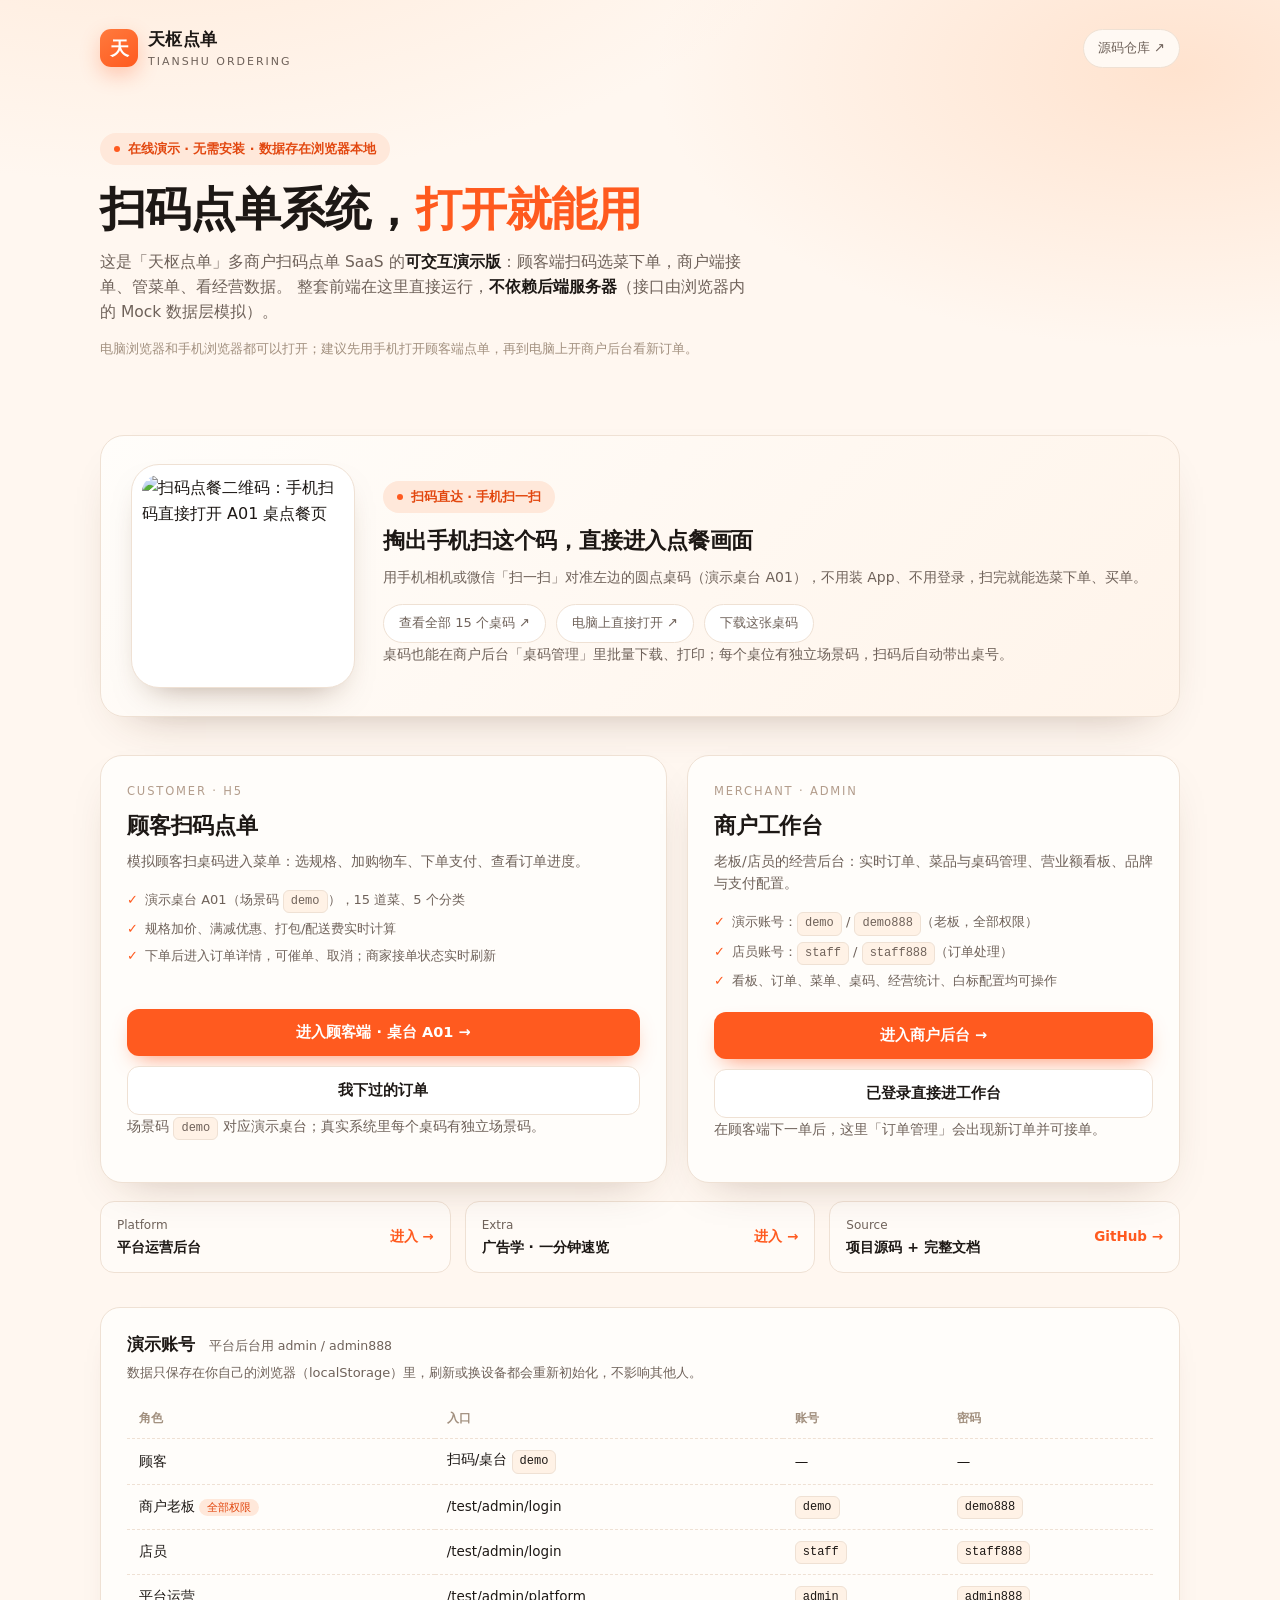
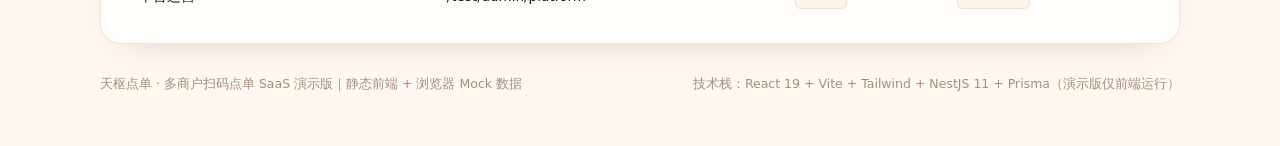
==== commit c50603cf: "feat: 圆点扫码桌码 + 扫码点餐入口 + 全部桌码页 - assets/qr/ 18 张圆点「小程序码」风格二维码（点餐演示桌 A01、演示总入口、商户后台、15 张桌台码） - 落地页新增扫码" ====
--- a/index.html
+++ b/index.html
@@ -128,10 +128,33 @@
       table.accounts th { font-size: 12px; color: #a2907f; font-weight: 600; letter-spacing: 0.04em; }
       table.accounts tr:last-child td { border-bottom: 0; }
       .tag { font-size: 11px; color: var(--brand-deep); background: var(--brand-soft); border-radius: 999px; padding: 2px 8px; }
+      .qr-hero {
+        margin-top: 34px; display: grid; grid-template-columns: auto 1fr; gap: 28px; align-items: center;
+        background: linear-gradient(135deg, #fffdfa 0%, #fff4ea 100%);
+        border: 1px solid var(--line); border-radius: 24px; padding: 28px 30px;
+        box-shadow: 0 20px 48px -32px rgba(80, 45, 20, 0.45);
+      }
+      .qr-hero img {
+        width: 224px; height: 224px; border-radius: 28px; background: #fff; padding: 10px;
+        border: 1px solid var(--line); box-shadow: 0 16px 34px -20px rgba(80, 45, 20, 0.5);
+      }
+      .qr-hero h2 { margin: 10px 0 8px; font-size: 22px; letter-spacing: -0.01em; }
+      .qr-hero p { margin: 0 0 6px; color: var(--ink-soft); font-size: 14px; }
+      .qr-actions { display: flex; flex-wrap: wrap; gap: 10px; margin-top: 16px; }
+      .qr-chip {
+        font-size: 13px; padding: 8px 15px; border-radius: 999px;
+        border: 1px solid var(--line); background: #fff; color: var(--ink-soft); transition: 0.2s;
+      }
+      .qr-chip:hover { border-color: #ffc8ad; color: var(--brand-deep); background: #fffaf5; }
+      .qr-note { margin-top: 12px; font-size: 12px; color: #a2907f; }
+
       .foot { margin-top: 30px; color: #a2907f; font-size: 12.5px; display: flex; flex-wrap: wrap; gap: 6px 14px; justify-content: space-between; }
 
       @media (max-width: 860px) {
-        .grid { grid-template-columns: 1fr; }
+        .qr-hero { grid-template-columns: 1fr; text-align: center; justify-items: center; padding: 24px 20px; }
+        .qr-hero img { width: 200px; height: 200px; }
+        .qr-actions { justify-content: center; }
+
         .row-links { grid-template-columns: 1fr; }
         .hero { padding-top: 42px; }
         .wrap { width: calc(100% - 32px); }
@@ -161,6 +184,21 @@
         <p class="hint">电脑浏览器和手机浏览器都可以打开；建议先用手机打开顾客端点单，再到电脑上开商户后台看新订单。</p>
       </section>
 
+      <section class="qr-hero">
+        <img src="/test/assets/qr/order.png" alt="扫码点餐二维码：手机扫码直接打开 A01 桌点餐页" width="224" height="224" />
+        <div>
+          <span class="eyebrow">扫码直达 · 手机扫一扫</span>
+          <h2>掏出手机扫这个码，直接进入点餐画面</h2>
+          <p>用手机相机或微信「扫一扫」对准左边的圆点桌码（演示桌台 A01），不用装 App、不用登录，扫完就能选菜下单、买单。</p>
+          <div class="qr-actions">
+            <a class="qr-chip" href="/test/qr/">查看全部 15 个桌码 ↗</a>
+            <a class="qr-chip" href="/test/t/demo">电脑上直接打开 ↗</a>
+            <a class="qr-chip" href="/test/assets/qr/order.png" download="天枢点单-A01桌码.png">下载这张桌码</a>
+          </div>
+          <p class="qr-note">桌码也能在商户后台「桌码管理」里批量下载、打印；每个桌位有独立场景码，扫码后自动带出桌号。</p>
+        </div>
+      </section>
+
       <section class="grid">
         <article class="card">
           <span class="card-flag">Customer · h5</span>
